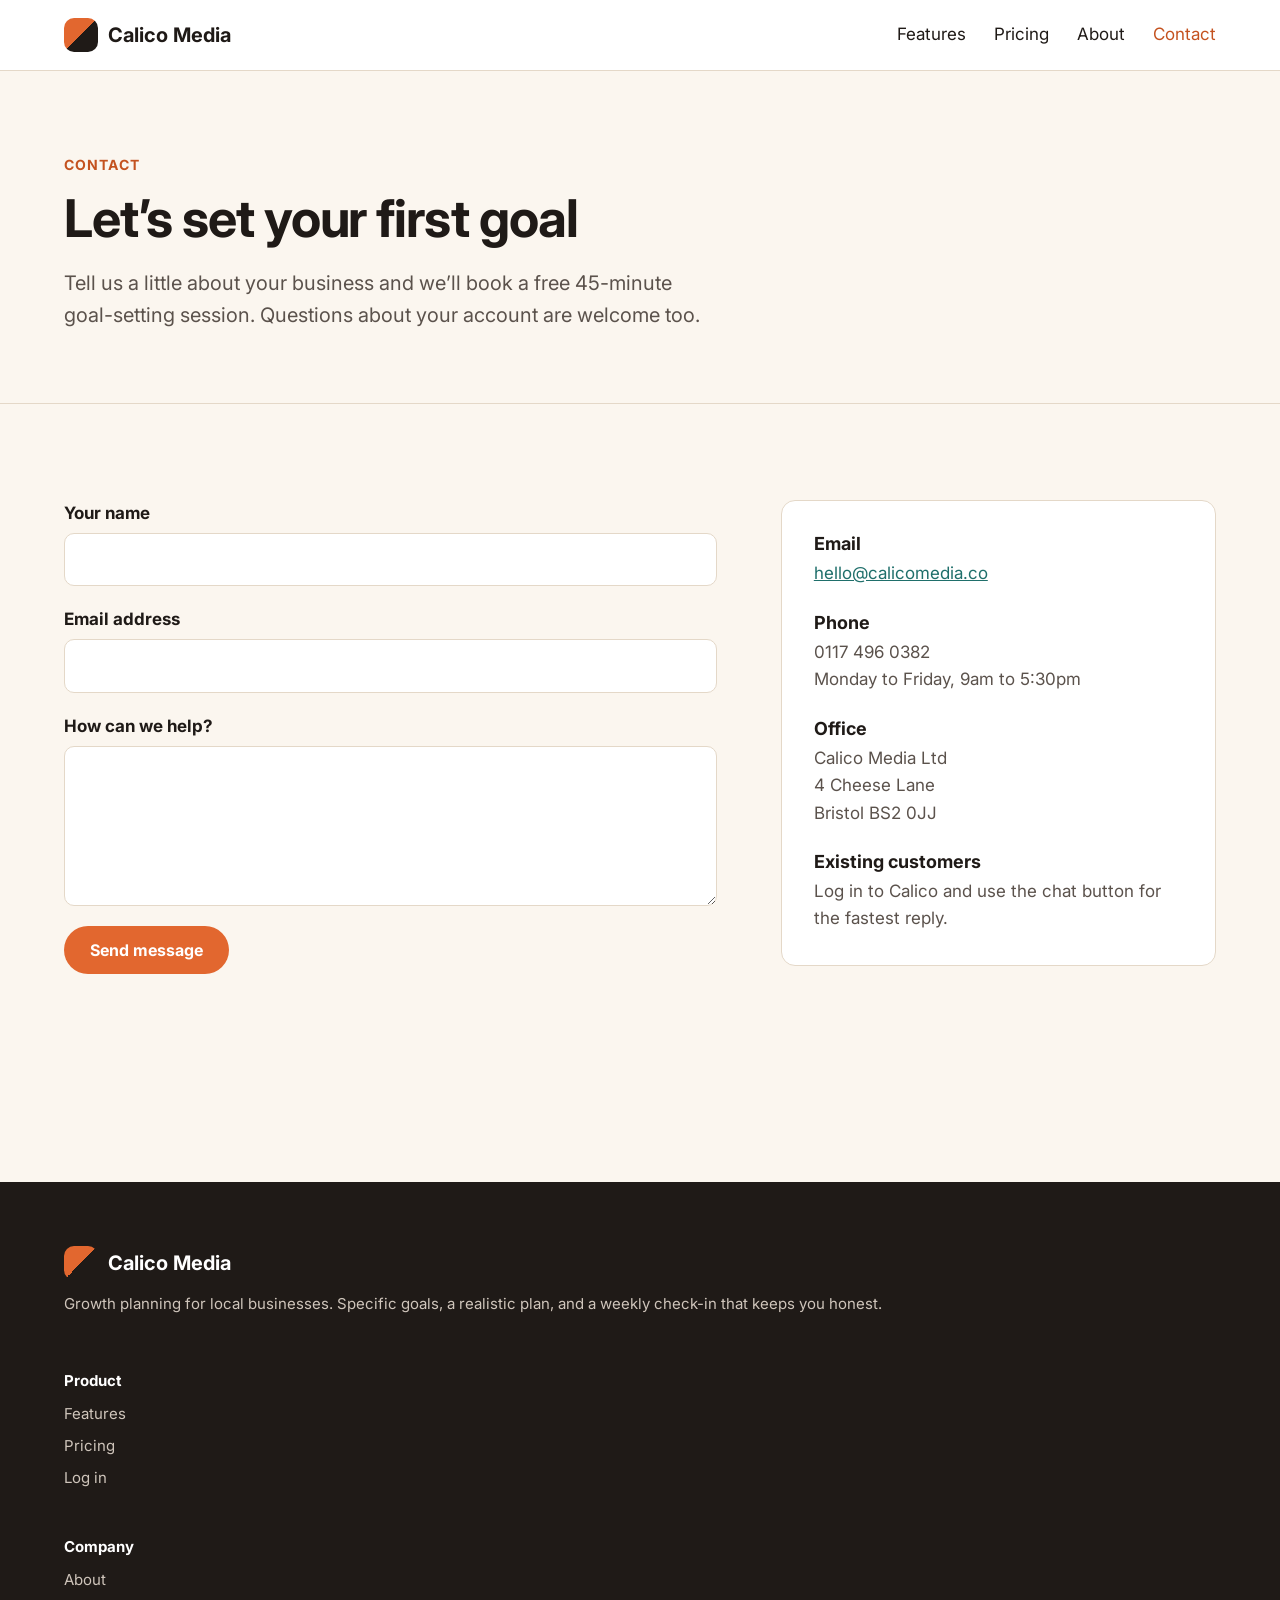
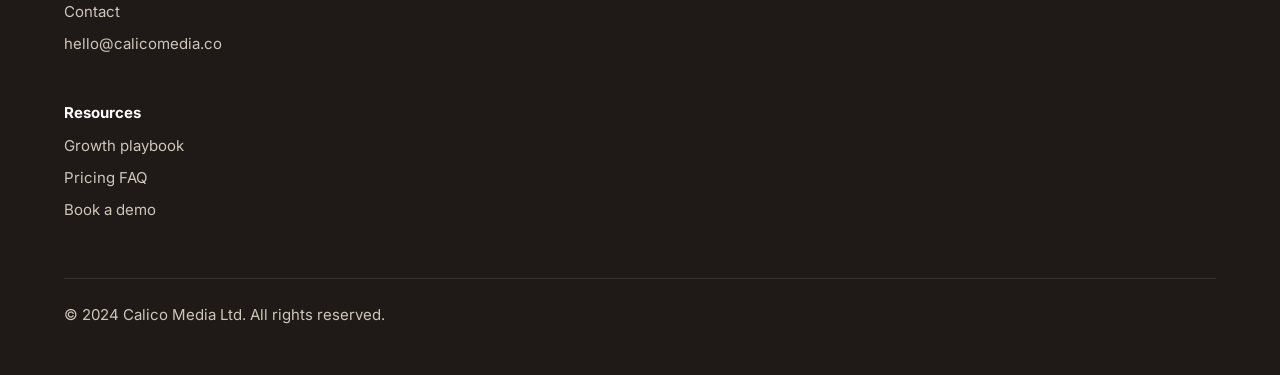
==== public/contact.html @ 2c9831da "Add contact form spam protection" ====
<!DOCTYPE html>
<html lang="en">
<head>
  <meta charset="utf-8">
  <meta name="viewport" content="width=device-width, initial-scale=1">
  <title>Contact | Calico Media</title>
  <meta name="description" content="Book a demo or ask us a question. We reply within one business day.">
  <link rel="preconnect" href="https://fonts.googleapis.com">
  <link rel="preconnect" href="https://fonts.gstatic.com" crossorigin>
  <link href="https://fonts.googleapis.com/css2?family=Inter:wght@100;200;300;400;500;600;700;800;900&display=swap" rel="stylesheet">
  <link rel="stylesheet" href="css/styles.css">
</head>
<body>
  <header class="site-header">
    <div class="container">
      <a class="logo" href="index.html"><span class="logo-mark"></span>Calico Media</a>
      <nav aria-label="Main">
        <ul class="nav-links">
          <li><a href="features.html">Features</a></li>
          <li><a href="pricing.html">Pricing</a></li>
          <li><a href="about.html">About</a></li>
          <li><a href="contact.html" aria-current="page">Contact</a></li>
        </ul>
      </nav>
    </div>
  </header>

  <main>
    <section class="page-header">
      <div class="container">
        <span class="eyebrow">Contact</span>
        <h1>Let&rsquo;s set your first goal</h1>
        <p class="lead">Tell us a little about your business and we&rsquo;ll book a free 45-minute goal-setting session. Questions about your account are welcome too.</p>
      </div>
    </section>

    <section class="section">
      <div class="container contact-layout">
        <form class="contact-form" id="contact-form" action="/contact" method="post">
          <div class="honeypot"aria-hidden=true>
            <label for="website"></label>Website</label>
           <input
           type="text"
           id="website"
           name="website"
           tabindex="-1"
           autocomplete="off"/>
          </div>
          <label for="name">Your name</label>
          <input type="text" id="name" name="name" required>

          <label for="email">Email address</label>
          <input type="email" id="email" name="email" required>

          <label for="message">How can we help?</label>
          <textarea id="message" name="message" required></textarea>

          <button class="btn" type="submit">Send message</button>
          <p class="form-status" id="form-status" role="status"></p>
        </form>

        <aside class="contact-aside">
          <h3>Email</h3>
          <p><a href="mailto:hello@calicomedia.co">hello@calicomedia.co</a></p>
          <h3>Phone</h3>
          <p>0117 496 0382<br>Monday to Friday, 9am to 5:30pm</p>
          <h3>Office</h3>
          <p>Calico Media Ltd<br>4 Cheese Lane<br>Bristol BS2 0JJ</p>
          <h3>Existing customers</h3>
          <p>Log in to Calico and use the chat button for the fastest reply.</p>
        </aside>
      </div>
    </section>
  </main>

  <footer class="site-footer">
    <div class="container">
      <div class="footer-grid">
        <div>
          <a class="logo" href="index.html"><span class="logo-mark"></span>Calico Media</a>
          <p>Growth planning for local businesses. Specific goals, a realistic plan, and a weekly check-in that keeps you honest.</p>
        </div>
        <div>
          <h4>Product</h4>
          <ul>
            <li><a href="features.html">Features</a></li>
            <li><a href="pricing.html">Pricing</a></li>
            <li><a href="https://app.calicomedia.co/login">Log in</a></li>
          </ul>
        </div>
        <div>
          <h4>Company</h4>
          <ul>
            <li><a href="about.html">About</a></li>
            <li><a href="contact.html">Contact</a></li>
            <li><a href="mailto:hello@calicomedia.co">hello@calicomedia.co</a></li>
          </ul>
        </div>
        <div>
          <h4>Resources</h4>
          <ul>
            <li><a href="index.html#playbook">Growth playbook</a></li>
            <li><a href="pricing.html#faq">Pricing FAQ</a></li>
            <li><a href="contact.html">Book a demo</a></li>
          </ul>
        </div>
      </div>
      <div class="footer-bottom">
        <p>&copy; 2024 Calico Media Ltd. All rights reserved.</p>
      </div>
    </div>
  </footer>
  <script src="js/contact.js"></script>
</body>
</html>
---- public/css/styles.css ----
/* Calico Media marketing site */

:root {
  --ink: #1f1a17;
  --ink-soft: #5b524c;
  --cream: #fbf6ef;
  --sand: #f1e7da;
  --white: #ffffff;
  --orange: #e2672f;
  --orange-dark: #c4521f;
  --teal: #1f6f6b;
  --line: #e4d8c8;
  --radius: 14px;
}

*,
*::before,
*::after {
  box-sizing: border-box;
}

body {
  margin: 0;
  font-family:
    "Inter",
    -apple-system,
    BlinkMacSystemFont,
    "Segoe UI",
    sans-serif;
  font-weight: 400;
  font-size: 17px;
  line-height: 1.6;
  color: var(--ink);
  background: var(--cream);
}

h1,
h2,
h3,
h4 {
  font-weight: 700;
  line-height: 1.2;
  margin: 0 0 16px;
}

h1 {
  font-size: 52px;
  letter-spacing: -0.02em;
}

h2 {
  font-size: 38px;
  letter-spacing: -0.01em;
}

h3 {
  font-size: 22px;
}

p {
  margin: 0 0 16px;
}

a {
  color: var(--teal);
}

img {
  max-width: 100%;
}

.container {
  max-width: 1200px;
  margin: 0 auto;
  padding: 0 24px;
}

.section {
  padding: 96px 0;
}

.section--sand {
  background: var(--sand);
}

.eyebrow {
  display: inline-block;
  font-size: 14px;
  font-weight: 700;
  letter-spacing: 0.08em;
  text-transform: uppercase;
  color: var(--orange-dark);
  margin-bottom: 12px;
}

.lead {
  font-size: 20px;
  color: var(--ink-soft);
  max-width: 640px;
}

.section-intro {
  max-width: 680px;
  margin-bottom: 48px;
}

.btn {
  display: inline-block;
  padding: 14px 26px;
  border-radius: 999px;
  background: var(--orange);
  color: var(--white);
  font-weight: 700;
  text-decoration: none;
  border: 0;
  font-size: 16px;
  font-family: inherit;
  cursor: pointer;
}

.btn:hover {
  background: var(--orange-dark);
}

.btn--ghost {
  background: transparent;
  color: inherit;
  box-shadow: inset 0 0 0 2px currentColor;
}

.btn--ghost:hover {
  background: rgba(255, 255, 255, 0.1);
}

/* Header */

.site-header {
  background: var(--white);
  border-bottom: 1px solid var(--line);
}

.site-header .container {
  display: flex;
  flex-wrap: wrap;
  align-items: center;
  justify-content: space-between;
  gap: 12px 32px;
  padding-top: 18px;
  padding-bottom: 18px;
}

.logo {
  display: flex;
  align-items: center;
  gap: 10px;
  flex-shrink: 0;
  font-size: 20px;
  font-weight: 700;
  color: var(--ink);
  text-decoration: none;
}

.logo-mark {
  width: 34px;
  height: 34px;
  border-radius: 10px;
  background: linear-gradient(
    135deg,
    var(--orange) 0%,
    var(--orange) 50%,
    var(--ink) 50%,
    var(--ink) 100%
  );
}

.nav-links {
  display: flex;
  flex-wrap: nowrap;
  align-items: center;
  gap: 8px 28px;
  list-style: none;
  margin: 0;
  padding: 0;
}

.nav-links a {
  color: var(--ink);
  text-decoration: none;
}

.nav-links a:hover,
.nav-links a[aria-current="page"] {
  color: var(--orange-dark);
}

.site-header--home {
  background: var(--ink);
  border-bottom: 0;
}

.site-header--home .logo,
.site-header--home .nav-links a {
  color: var(--white);
}

.site-header--home .logo-mark {
  background: linear-gradient(
    135deg,
    var(--orange) 0%,
    var(--orange) 50%,
    var(--white) 50%,
    var(--white) 100%
  );
}

.site-header--home .container {
  flex-wrap: nowrap;
}

.site-header--home nav {
  min-width: 0;
}

.site-header--home .nav-links {
  flex-wrap: nowrap;
  gap: 10px;
}

.site-header--home .nav-links li {
  min-width: 0;
}

.site-header--home .nav-links a {
  display: block;
  padding: 0 4px;
  white-space: nowrap;
}

.site-header--home .nav-links li:last-child {
  flex-shrink: 0;
}

.site-header--home .nav-links .btn {
  margin-left: 12px;
  padding: 10px 20px;
}

/* Home hero */

.hero {
  background: var(--ink);
  color: var(--white);
  padding: 24px 0 88px;
}

.hero-inner {
  display: flex;
  align-items: center;
  gap: 24px;
}

.hero-text {
  flex: 1;
  min-width: 0;
}

.hero-text .lead {
  color: #d9cfc5;
}

.hero-actions {
  display: flex;
  flex-wrap: wrap;
  gap: 12px;
  margin-top: 32px;
}

.hero-media {
  width: 40%;
  flex-shrink: 0;
}

.hero-image {
  width: 100%;
  aspect-ratio: 4 / 3;
  object-fit: cover;
  border-radius: var(--radius);
  display: block;
}

/* Trust strip */

.trust {
  padding: 40px 0;
  border-bottom: 1px solid var(--line);
  text-align: center;
}

.trust p {
  color: var(--ink-soft);
  font-size: 15px;
}

.trust-list {
  display: flex;
  flex-wrap: wrap;
  justify-content: center;
  gap: 12px 40px;
  list-style: none;
  margin: 0;
  padding: 0;
  font-weight: 700;
  font-size: 18px;
  color: #8a7d72;
}

/* Steps */

.steps {
  display: grid;
  grid-template-columns: repeat(auto-fit, minmax(240px, 1fr));
  gap: 24px;
}

.step {
  background: var(--white);
  border: 1px solid var(--line);
  border-radius: var(--radius);
  padding: 32px;
}

.step-number {
  display: inline-flex;
  align-items: center;
  justify-content: center;
  width: 40px;
  height: 40px;
  border-radius: 50%;
  background: var(--sand);
  color: var(--orange-dark);
  font-weight: 700;
  margin-bottom: 16px;
}

/* Check list */

.check-list {
  list-style: none;
  margin: 24px 0 0;
  padding: 0;
}

.check-list li {
  position: relative;
  padding-left: 32px;
  margin-bottom: 14px;
}

.check-list li::before {
  content: "";
  position: absolute;
  left: 0;
  top: 6px;
  width: 16px;
  height: 16px;
  border-radius: 50%;
  background: var(--teal);
  box-shadow: inset 0 0 0 4px #cfe6e4;
}

/* FAQ */

.faq {
  max-width: 820px;
}

.faq details {
  border-top: 1px solid var(--line);
  padding: 20px 0;
}

.faq details:last-child {
  border-bottom: 1px solid var(--line);
}

.faq summary {
  font-weight: 700;
  font-size: 19px;
  cursor: pointer;
}

.faq details p {
  margin-top: 12px;
  color: var(--ink-soft);
}

/* Feature rows */

.feature-row {
  display: grid;
  grid-template-columns: 1fr 1fr;
  gap: 64px;
  align-items: center;
  margin-bottom: 96px;
}

.feature-row:last-child {
  margin-bottom: 0;
}

.feature-row--reverse .feature-media {
  order: 2;
}

.feature-media img {
  display: block;
  width: 100%;
  aspect-ratio: 4 / 3;
  object-fit: cover;
  border-radius: var(--radius);
}

/* Playbook */

.playbook-grid {
  display: grid;
  grid-template-columns: repeat(3, 1fr);
  gap: 28px;
}

/* Card grid */

.card-grid {
  display: grid;
  grid-template-columns: repeat(3, 1fr);
  gap: 28px;
}

.card {
  background: var(--white);
  border: 1px solid var(--line);
  border-radius: var(--radius);
  overflow: hidden;
}

.card img {
  display: block;
  width: 100%;
  aspect-ratio: 16 / 10;
  object-fit: cover;
}

.card-body {
  padding: 24px 28px 28px;
}

.card-body p {
  color: var(--ink-soft);
}

.card-tag {
  font-size: 13px;
  font-weight: 700;
  text-transform: uppercase;
  letter-spacing: 0.06em;
  color: var(--teal);
}

.icon-dot {
  width: 44px;
  height: 44px;
  border-radius: 12px;
  background: var(--sand);
  margin-bottom: 18px;
  position: relative;
}

.icon-dot::after {
  content: "";
  position: absolute;
  inset: 13px;
  border-radius: 50%;
  background: var(--orange);
}

/* CTA band */

.cta-band {
  background: var(--ink);
  color: var(--white);
  border-radius: 24px;
  overflow: hidden;
}

.cta-band img {
  display: block;
  width: 100%;
  aspect-ratio: 21 / 8;
  object-fit: cover;
}

.cta-body {
  padding: 48px;
  display: flex;
  flex-wrap: wrap;
  align-items: center;
  justify-content: space-between;
  gap: 24px;
}

.cta-body h2 {
  margin: 0;
  max-width: 620px;
}

/* Page header (inner pages) */

.page-header {
  padding: 80px 0 56px;
  border-bottom: 1px solid var(--line);
}

/* Pricing */

.pricing-grid {
  display: grid;
  grid-template-columns: repeat(auto-fit, minmax(260px, 1fr));
  gap: 24px;
  align-items: stretch;
}

.pricing-card {
  background: var(--white);
  border: 1px solid var(--line);
  border-radius: var(--radius);
  padding: 36px 32px;
  display: flex;
  flex-direction: column;
}

.pricing-card--featured {
  border: 2px solid var(--orange);
  box-shadow: 0 24px 48px rgba(226, 103, 47, 0.14);
}

.plan-badge {
  align-self: flex-start;
  font-size: 13px;
  font-weight: 700;
  background: var(--orange);
  color: var(--white);
  border-radius: 999px;
  padding: 4px 12px;
  margin-bottom: 16px;
}

.price {
  font-size: 48px;
  font-weight: 700;
  margin: 8px 0 4px;
}

.price small {
  font-size: 17px;
  font-weight: 400;
  color: var(--ink-soft);
}

.pricing-card .check-list {
  flex: 1;
  margin-bottom: 28px;
}

.pricing-card .btn {
  text-align: center;
}

.pricing-note {
  margin-top: 32px;
  color: var(--ink-soft);
  font-size: 15px;
}

/* About */

.stats {
  display: grid;
  grid-template-columns: repeat(auto-fit, minmax(160px, 1fr));
  gap: 16px;
}

.stat {
  background: var(--white);
  border: 1px solid var(--line);
  border-radius: var(--radius);
  padding: 28px 20px;
}

.stat-number {
  display: block;
  font-size: 48px;
  font-weight: 700;
  color: var(--orange-dark);
}

.stat-label {
  display: block;
  font-size: 15px;
  color: var(--ink-soft);
}

.prose {
  max-width: 720px;
}

.team-grid {
  display: grid;
  grid-template-columns: repeat(auto-fit, minmax(220px, 1fr));
  gap: 24px;
}

.person {
  background: var(--white);
  border: 1px solid var(--line);
  border-radius: var(--radius);
  padding: 28px;
}

.avatar {
  width: 56px;
  height: 56px;
  border-radius: 50%;
  background: var(--sand);
  color: var(--orange-dark);
  display: flex;
  align-items: center;
  justify-content: center;
  font-weight: 700;
  margin-bottom: 16px;
}

.person p {
  color: var(--ink-soft);
  font-size: 15px;
  margin: 0;
}

/* Contact */

.contact-layout {
  display: grid;
  grid-template-columns: 3fr 2fr;
  gap: 64px;
}

.contact-form label {
  display: block;
  font-weight: 700;
  margin-bottom: 6px;
}

.contact-form input,
.contact-form textarea {
  display: block;
  width: 100%;
  font: inherit;
  padding: 12px 14px;
  border: 1px solid var(--line);
  border-radius: 10px;
  background: var(--white);
  margin-bottom: 20px;
}

.contact-form textarea {
  min-height: 160px;
  resize: vertical;
}

.form-status {
  margin-top: 16px;
  font-weight: 700;
}

.form-status--success {
  color: var(--teal);
}

.form-status--error {
  color: #b3261e;
}

.contact-aside {
  background: var(--white);
  border: 1px solid var(--line);
  border-radius: var(--radius);
  padding: 32px;
  align-self: start;
}

.contact-aside h3 {
  font-size: 18px;
  margin-top: 24px;
  margin-bottom: 6px;
}

.contact-aside h3:first-child {
  margin-top: 0;
}

.contact-aside p {
  color: var(--ink-soft);
  margin: 0;
}

/* Footer */

.site-footer {
  background: var(--ink);
  color: #cfc5bb;
  padding: 64px 0 32px;
  margin-top: 96px;
  font-size: 15px;
}

.footer-grid {
  display: grid;
  grid-template-columns: repeat (2, minmax(0, 1fr));
  gap: 40px;
}

.site-footer h4 {
  color: var(--white);
  font-size: 15px;
  margin-bottom: 12px;
}

.site-footer ul {
  list-style: none;
  margin: 0;
  padding: 0;
}

.site-footer li {
  margin-bottom: 8px;
}

.site-footer a {
  color: #cfc5bb;
  text-decoration: none;
}

.site-footer a:hover {
  color: var(--white);
}

.site-footer .logo {
  color: var(--white);
  margin-bottom: 12px;
}

.footer-bottom {
  border-top: 1px solid #3a322d;
  margin-top: 48px;
  padding-top: 24px;
}

.honeypot {
  position: absolute;
  left: -9999px;
  width: 1px;
  overflow: hidden;
}

/* MEDIA SMALL SCREENS */
@media (min-width: 769px) and (max-width: 1024px) {
  .site-header--home .container {
    display: flex;
    flex-wrap: nowrap;
    align-items: center;
    justify-content: space-between;
    gap: 12px;
  }
  .site-header--home nav {
    width: 100%;
  }

  
  site-header--home .logo {
    margin: 0 auto;
  }
  .site-header--home .nav-links {
    justify-content: center;
    gap: 6px;
  }

  .site-header--home .nav-links a {
    font-size: 12px;
    padding: 4px 2px;
  }
}

@media (min-width: 481px) and (max-width: 768px) {
  .site-header .container {
    flex-wrap: nowrap;
    gap: 12px;
  }

  .site-header--home nav {
    width: 100%;
  }

  .site-header--home .nav-links {
    display: flex;
    flex-wrap: nowrap;
    justify-content: center;
    gap: 12px;
    padding: 0;
    margin: 0 auto;
  }

  .nav-links {
    display: flex;
    gap: 12px;
    flex-wrap: wrap;
    justify-content: center;
    margin: 0 auto;
  }

  .nav-links a {
    font-size: 12px;
    white-space: wrap;
  }
  .site-header--home .nav-links {
    display: flex;
    flex-wrap: wrap;
    align-items: center;
    justify-content: center;
    gap: 12px;
  }
  .site-header--home .navlinks a {
    white-space: nowrap;
  }
}

@media (max-width: 768px) {
  .hero {
    padding: 40px 20px;
  }

  .hero-inner {
    flex-direction: column-reverse;
    gap: 32px;
  }

  .hero-text {
    width: 100%;
    min-width: 0;
  }

  .hero-media {
    width: 100%;
    max-width: 100%;
    flex-shrink: 1;
  }

  .hero-grid {
    grid-template-columns: 1fr;
    gap: 32px;
  }

  .hero-grid img {
    display: block;
    width: 100%;
    max-width: 500px;
    height: auto;
    margin: 0 auto;
  }

  .hero-actions {
    display: flex;
    flex-direction: column;
    align-items: center;
    gap: 12px;
  }

  h1 {
    font-size: 40px;
  }

  h2 {
    font-size: 30px;
  }

  .section {
    padding: 64px 0;
  }

  .feature-row {
    grid-template-columns: 1fr;
    gap: 32px;
    margin-bottom: 64px;
  }

  .feature-row--reverse .feature-media {
    order: 0;
  }

  .card-grid {
    grid-template-columns: repeat(2, 1fr);
  }

  .playbook-grid {
    grid-template-columns: 1fr;
    gap: 20px;
  }

  .contact-layout {
    grid-template-columns: 1fr;
    gap: 40px;
  }

  .footer-grid {
    grid-template-columns: repeat(2, 1fr);
    gap: 30px;
    text-align: center;
  }

  .footer-grid > div {
    min-width: 0;
  }

  .footer-grid .logo {
    justify-content: center;
  }
}

@media (max-width: 480px) {
  h1 {
    font-size: 34px;
  }

  .site-header--home .container {
    flex-direction: column;
    align-items: center;
    gap: 16px;
  }

  .site-header--home nav {
    width: 100%;
  }

  .site-header--home .nav-links {
    display: flex;
    flex-wrap: wrap;
    justify-content: center;
    gap: 10px;
    padding: 0;
    margin: 0;
  }

  .site-header--home .nav-links a {
    font-size: 12px;
    white-space: nowrap;
  }

  .card-grid {
    grid-template-columns: 1fr;
  }

  .cta-body {
    padding: 32px 24px;
  }

  .footer-grid {
    grid-template-columns: 1fr;
    text-align: center;
    justify-content: center;
  }

  .footer-grid > * {
    width: 100%;
    text-align: center;
  }

  .footer-grid .logo {
    justify-content: center;
  }

  .site-footer {
    text-align: center;
  }
  .playbook-grid {
    grid-template-columns: 1fr;
    gap: 24px;
  }
}
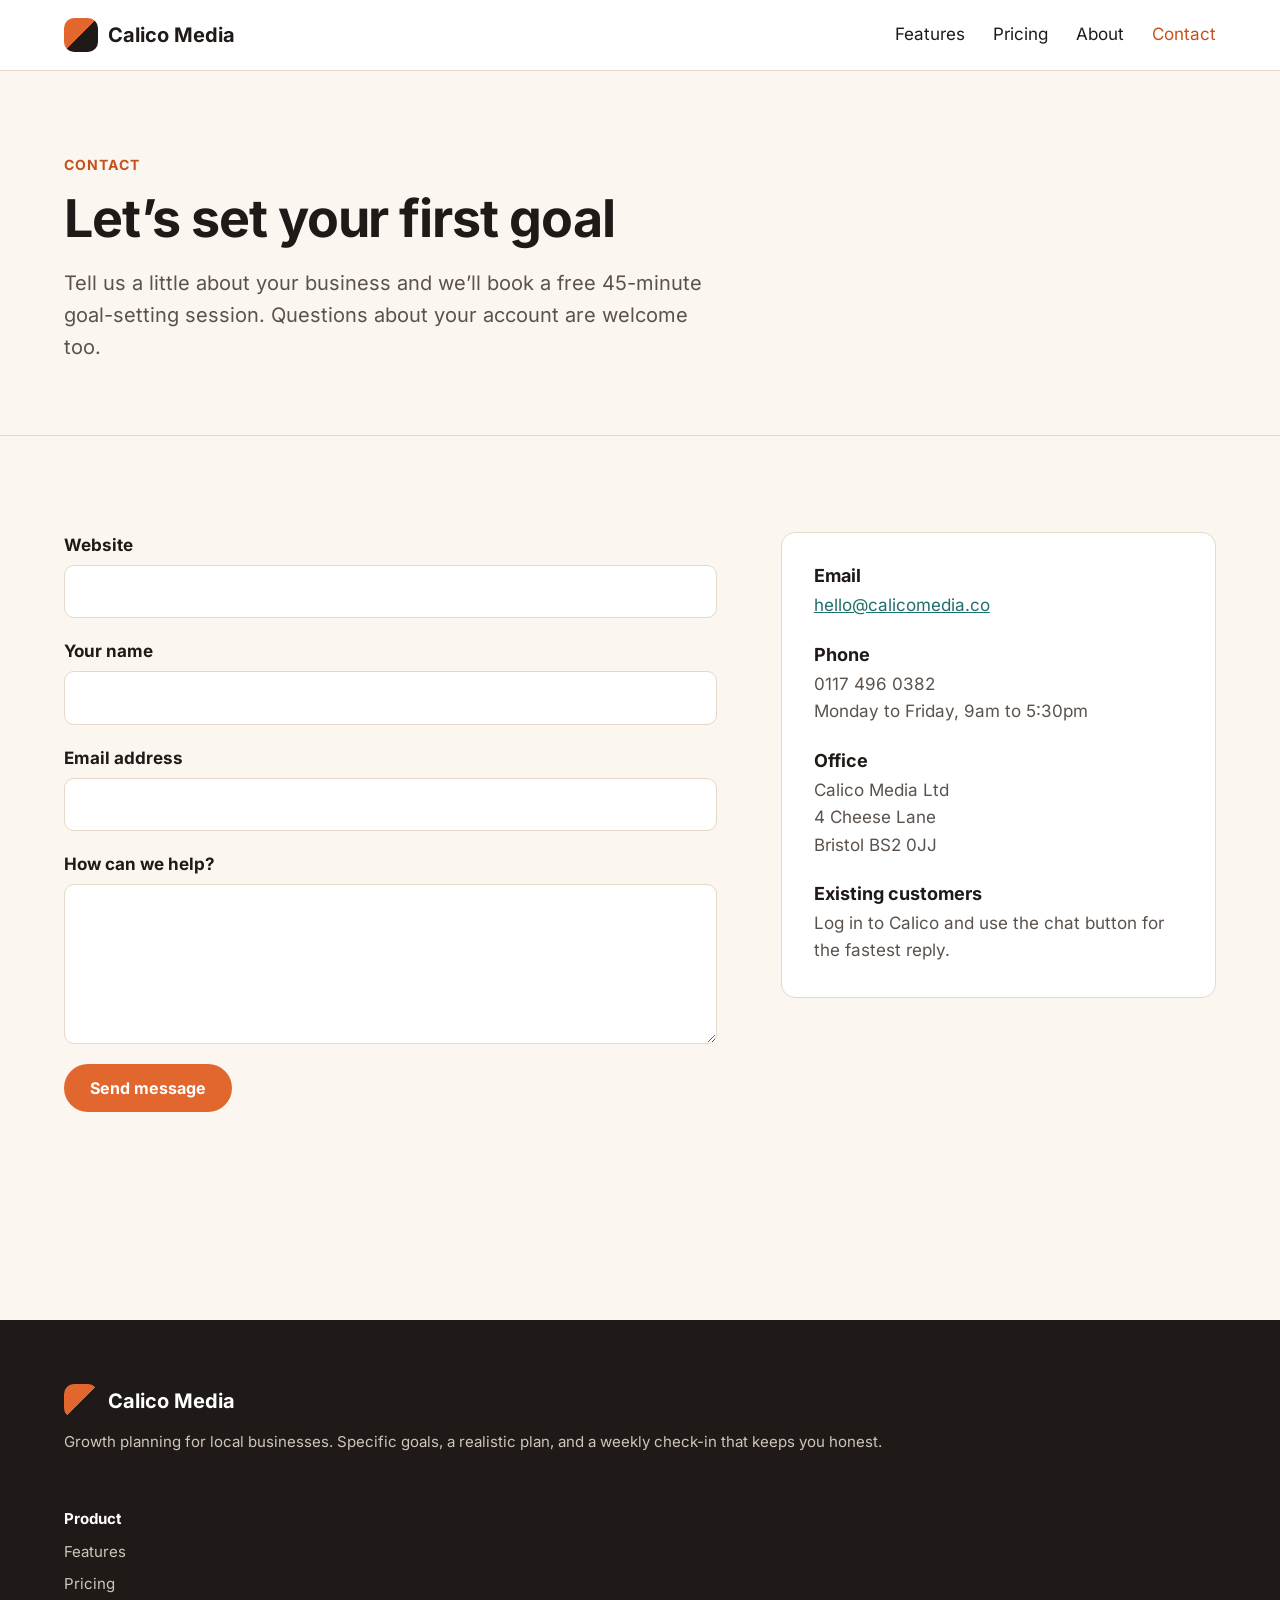
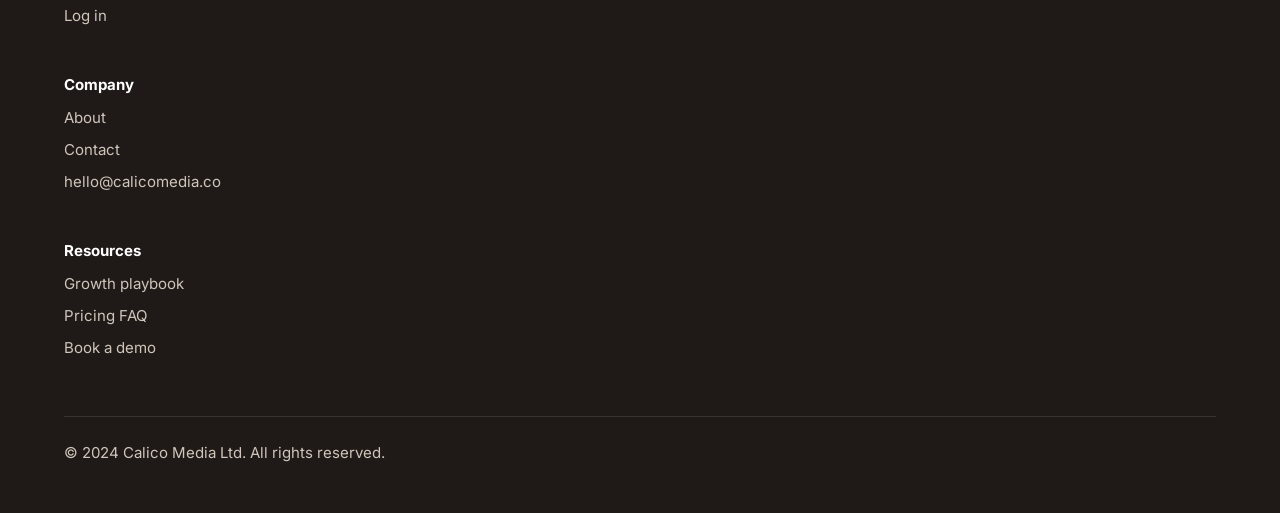
==== commit 632fd71a: "Add contact form spam protection" ====
--- a/public/contact.html
+++ b/public/contact.html
@@ -37,8 +37,8 @@
     <section class="section">
       <div class="container contact-layout">
         <form class="contact-form" id="contact-form" action="/contact" method="post">
-          <div class="honeypot"aria-hidden=true>
-            <label for="website"></label>Website</label>
+          <div class="honeypot" aria-hidden="true">
+            <label for="website">Website</label>
            <input
            type="text"
            id="website"
--- a/public/css/styles.css
+++ b/public/css/styles.css
@@ -1,3 +1,19 @@
+@font-face {
+  font-family: "Inter";
+  src: url("../fonts/inter-v20-latin-regular.woff2") format("woff2");
+  font-weight: 400;
+  font-style: normal;
+  font-display: swap;
+}
+@font-face {
+  font-family: "Inter";
+  src: url("../fonts/inter-v20-latin-700.woff2") format("woff2");
+  font-weight: 700;
+  font-style: normal;
+  font-display: swap;
+}
+
+
 /* Calico Media marketing site */
 
 :root {
@@ -276,14 +292,15 @@
 }
 
 .hero-media {
-  width: 40%;
+  width: 45%;
   flex-shrink: 0;
 }
 
 .hero-image {
   width: 100%;
-  aspect-ratio: 4 / 3;
-  object-fit: cover;
+  height: auto;
+  max-height: 500px;
+  object-fit: contain;
   border-radius: var(--radius);
   display: block;
 }
@@ -415,8 +432,9 @@
 .feature-media img {
   display: block;
   width: 100%;
+  height: 350px;
   aspect-ratio: 4 / 3;
-  object-fit: cover;
+  object-fit: contain;
   border-radius: var(--radius);
 }
 
@@ -424,7 +442,7 @@
 
 .playbook-grid {
   display: grid;
-  grid-template-columns: repeat(3, 1fr);
+  grid-template-columns: repeat(auto-fit, minmax(300px, 1fr));
   gap: 28px;
 }
 
@@ -495,8 +513,9 @@
 .cta-band img {
   display: block;
   width: 100%;
+  height: auto;
   aspect-ratio: 21 / 8;
-  object-fit: cover;
+  object-fit: contain;
 }
 
 .cta-body {
@@ -764,15 +783,16 @@
   padding-top: 24px;
 }
 
-.honeypot {
-  position: absolute;
-  left: -9999px;
-  width: 1px;
-  overflow: hidden;
-}
-
 /* MEDIA SMALL SCREENS */
-@media (min-width: 769px) and (max-width: 1024px) {
+@media (min-width: 769px) and (max-width: 1100px) {
+  .hero-media .hero-image {
+    width: 100%;
+    height: 280px;
+    max-height: 280px;
+    object-fit: cover;
+    object-position: center 65%;
+    border-radius: 16px;
+  }
   .site-header--home .container {
     display: flex;
     flex-wrap: nowrap;
@@ -784,8 +804,7 @@
     width: 100%;
   }
 
-  
-  site-header--home .logo {
+  .site-header--home .logo {
     margin: 0 auto;
   }
   .site-header--home .nav-links {
@@ -863,6 +882,16 @@
     flex-shrink: 1;
   }
 
+  .hero-media .hero-image {
+    display: block;
+    width: 100%;
+    max-width: 500px;
+    height: 250px;
+    object-fit: cover;
+    object-position: center 65%;
+    margin: 0 auto;
+  }
+
   .hero-grid {
     grid-template-columns: 1fr;
     gap: 32px;
@@ -872,7 +901,9 @@
     display: block;
     width: 100%;
     max-width: 500px;
-    height: auto;
+    height: 250px !important;
+    object-fit: cover;
+    object-position: center 65%;
     margin: 0 auto;
   }
 
